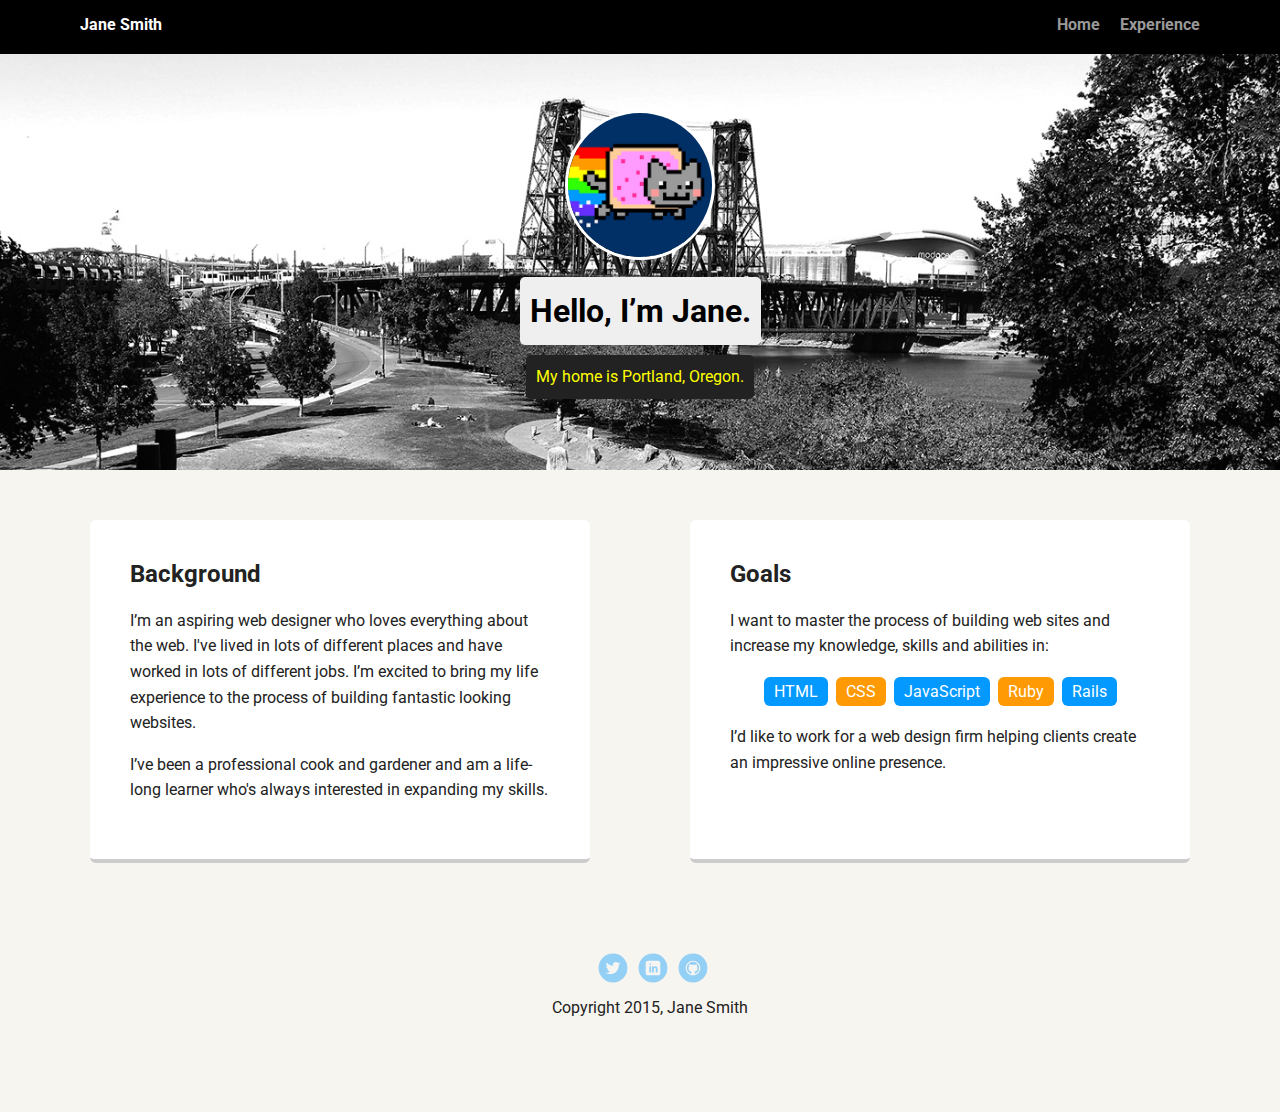
==== index.html @ 8fda9c19 "Initial Commit" ====
<!doctype html>
<html lang="en">
<head>
  <meta charset="utf-8">
  <title>Jane Smith's Profile</title>
  <meta name="viewport" content="width=device-width, initial-scale=1.0">
  <link rel="stylesheet" href="styles.css">
  <link href="https://fonts.googleapis.com/css?family=Muli%7CRoboto:400,300,500,700,900" rel="stylesheet"></head>
  <body>

    <div class="main-nav">
        <ul class="nav">
          <li class="name">Jane Smith</li>
          <li><a href="#">Home</a></li>
          <li><a href="#">Experience</a></li>
        </ul>
    </div>

    <header>
      <img src="images/me.png" alt="Drawing of Jane Smith" class="profile-image">
      <h1 class="tag name">Hello, I’m Jane.</h1>
      <p class="tag location">My home is Portland, Oregon.</p>
    </header>

    <main class="flex">
      <div class="card">
        <h2>Background</h2>
        <p>I’m an aspiring web designer who loves everything about the web. I've lived in lots of different places and have worked in lots of different jobs. I’m excited to bring my life experience to the process of building fantastic looking websites.</p>
        <p>I’ve been a professional cook and gardener and am a life-long learner who's always interested in expanding my skills.</p>
      </div> 

      <div class="card">
        <h2>Goals</h2>
        <p>I want to master the process of building web sites and increase my knowledge, skills and abilities in:</p>
        <ul class="skills">
          <li>HTML</li>
          <li>CSS</li>
          <li>JavaScript</li>
          <li>Ruby</li>
          <li>Rails</li>
        </ul>
        <p>I’d like to work for a web design firm helping clients create an impressive online presence.</p>
      </div> 

    </main>
    <footer>
      <ul>
        <li><a href="#" class="social twitter">Twitter</a></li>
        <li><a href="#" class="social linkedin">LinkedIn</a></li>
        <li><a href="#" class="social github">Github</a></li>
      </ul>
      <p class="copyright">Copyright 2015, Jane Smith</p>
    </footer>
  </body>
  </html>
---- styles.css ----
/* Global Layout Set-up */
* { 
  box-sizing: border-box;
}
  
body {
  margin: 0;
  padding: 0;
  text-align: center;
  font-family: 'Roboto', sans-serif;
  color: #222;
  background: #f7f5f0;
}
/* Link Styles */

a {
  text-decoration: none;
  color: #999;
}
a:hover {
  color: #6633ff;
}

/* Section Styles */

.main-nav {
  width: 100%;
  background: black;
  min-height: 30px;
  padding: 10px;
  position: fixed;
  text-align: center;
}
.nav {
  display: flex;
  justify-content: space-around;
  font-weight: 700;
  list-style-type: none;
  margin: 0 auto;
  padding: 0;
}

.nav .name {
    display: block;
    margin-right: auto;
    color: white;
}
.nav li {
  padding: 5px 10px 10px 10px;
}
.nav a {
  transition: all .5s;
}
.nav a:hover {
  color: white
}

header {
  text-align: center;
  background: url('images/portland.jpg') no-repeat top center ;
  background-size: cover;
  overflow: hidden;
  padding-top: 60px;
}
header {
  line-height: 1.5;
}
header .profile-image {
  margin-top: 50px;
  width: 150px;
  height: 150px;
  border-radius: 50%;
  border: 3px solid white;
  transition: all .5s;
}
header .profile-image:hover {
  transform: scale(1.2) rotate(5deg);
}
.tag {
  background-color: #efefef;
  color: black;
  padding: 10px;
  border-radius: 5px;
  display: table;
  margin: 10px auto;
} 
.location {
  background-color: #222;
  color: yellow;
}
.card {
  margin: 30px;
  padding: 20px 40px 40px;
  max-width: 500px;
  text-align: left;
  background: #fff;
  border-bottom: 4px solid #ccc;
  border-radius: 6px;
  transition: all .5s;
}
.card:hover {
  border-color: #ff99ff;
}

ul.skills {
  padding: 0;
  text-align: center;
}

.skills li {
  border-radius: 6px;
  display: inline-block;
  background: #ff9904;
  color: white;
  padding: 5px 10px;
  margin: 2px;
}

.skills li:nth-child(odd) {
  background: #0399ff;
}

footer {
  width: 100%;
  min-height: 30px;
  padding: 20px 0 40px 20px;
}

footer .copyright {
  top: -8px;
  font-size: .75em;
}

footer ul {
  list-style-type: none;
  margin: 0;
  padding: 0;
}

footer ul li {
  display: inline-block;
}

a.social {
  display: inline-block;
  text-indent: -9999px;
  margin-left: 5px;
  width: 30px;
  height: 30px;
  background-size: 30px 30px;
  opacity: .4;
  transition: all .5s;
}
a.twitter {
  background-image: url(images/twitter.svg);
}
a.linkedin {
  background-image: url(images/linkedin.svg);
}
a.github {
  background-image: url(images/github.svg);
}
a.social:hover {
  opacity: 1;
}
.clearfix {
  clear: both;
}

/* Styles for larger screens */
@media screen and (min-width: 720px) {
  
  .flex {
      display: -ms-flexbox;      /* TWEENER - IE 10 */
      display: flex; 
      max-width: 1200px;
      -ms-flex-pack: distribute;
      justify-content: space-around;
      margin: 0 auto;
  }

  header {
    min-height: 470px;
  }

  .nav {
    max-width: 1200px;
    padding: 0 30px;
  }


  main {
    padding-top: 20px;
  }

  main p {
    line-height: 1.6em;
  }

  footer {
    font-size: 1.3em;
    max-width: 1200px;
    margin: 40px auto;
  }

}
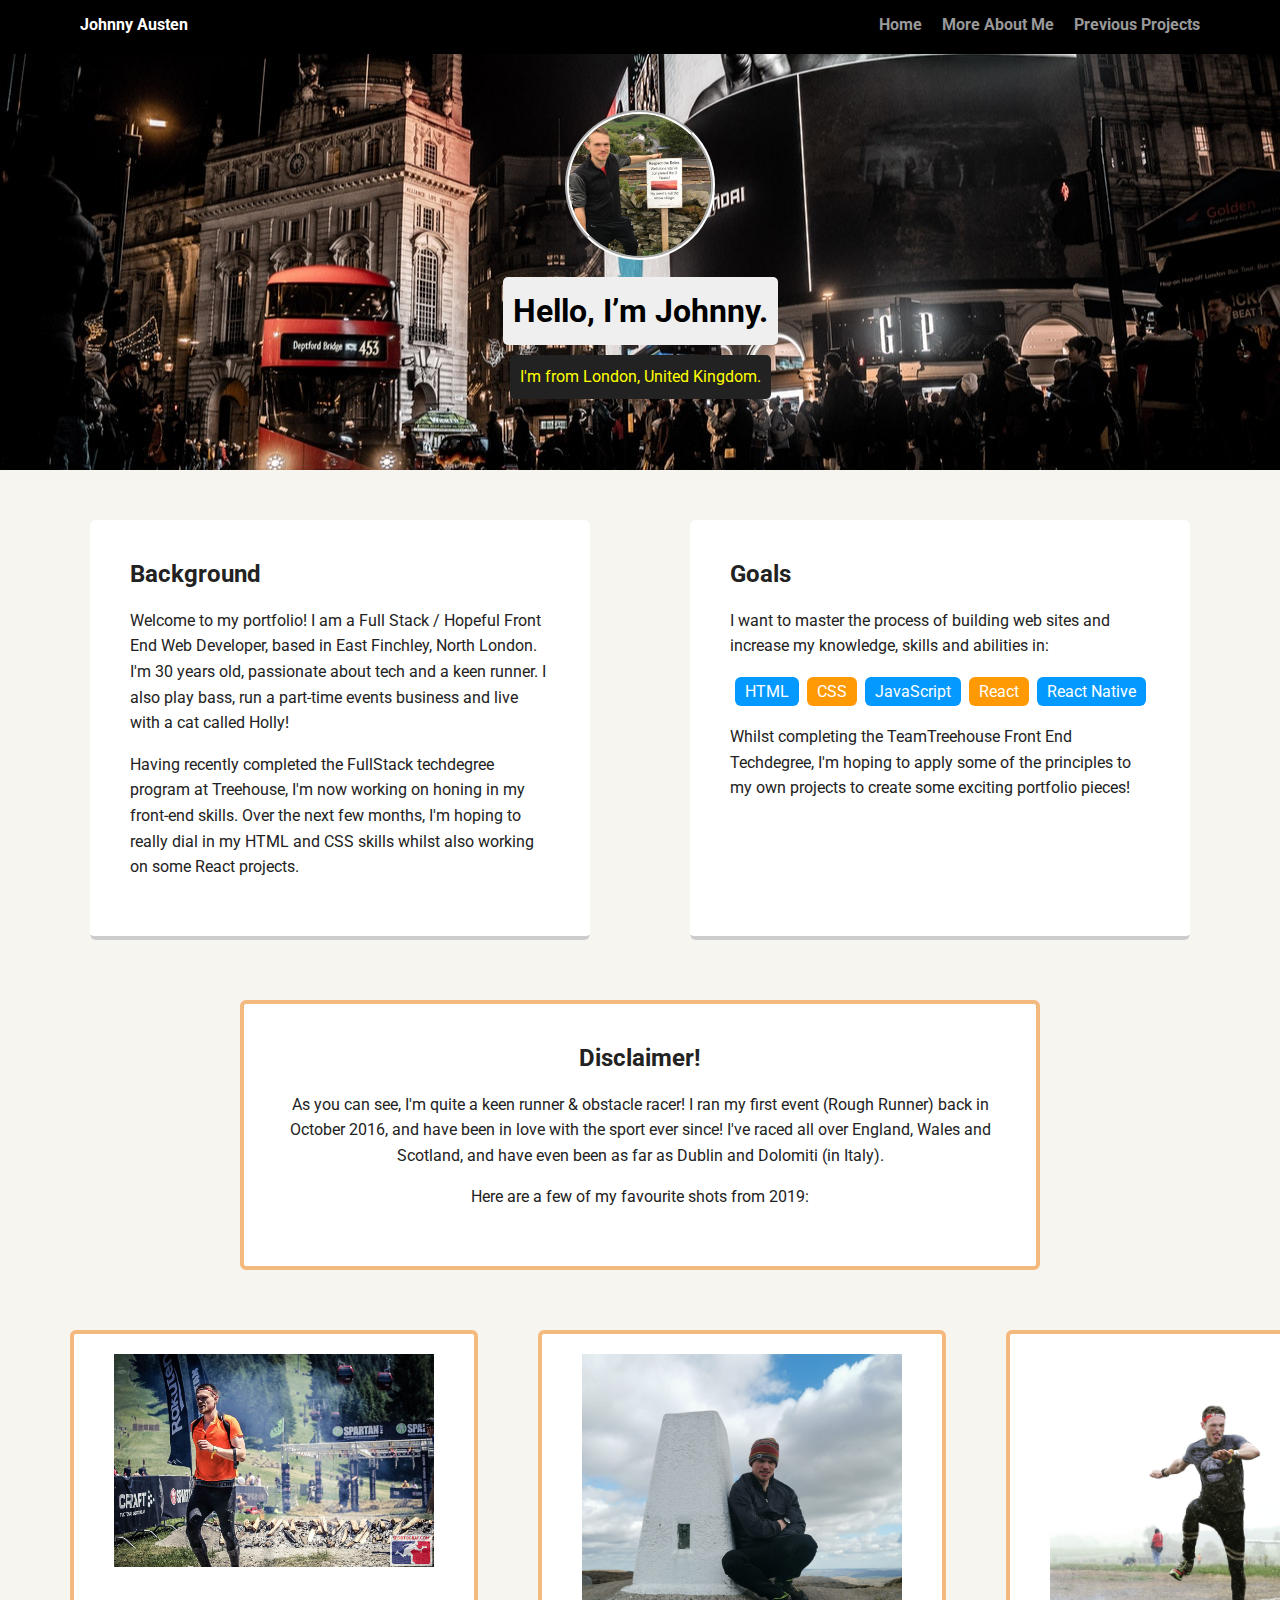
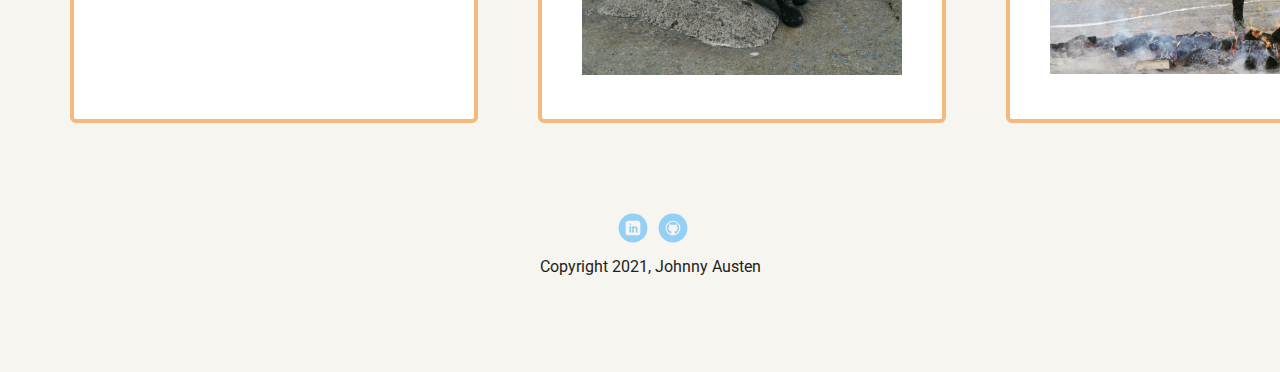
==== commit 67f15a5c: "Project ready" ====
--- a/index.html
+++ b/index.html
@@ -1,55 +1,122 @@
-<!doctype html>
+<!DOCTYPE html>
 <html lang="en">
-<head>
-  <meta charset="utf-8">
-  <title>Jane Smith's Profile</title>
-  <meta name="viewport" content="width=device-width, initial-scale=1.0">
-  <link rel="stylesheet" href="styles.css">
-  <link href="https://fonts.googleapis.com/css?family=Muli%7CRoboto:400,300,500,700,900" rel="stylesheet"></head>
+  <head>
+    <meta charset="utf-8" />
+    <title>Johnny Austen's Profile</title>
+    <meta name="viewport" content="width=device-width, initial-scale=1.0" />
+    <link rel="stylesheet" href="styles.css" />
+    <link
+      href="https://fonts.googleapis.com/css?family=Muli%7CRoboto:400,300,500,700,900"
+      rel="stylesheet"
+    />
+  </head>
   <body>
-
     <div class="main-nav">
-        <ul class="nav">
-          <li class="name">Jane Smith</li>
-          <li><a href="#">Home</a></li>
-          <li><a href="#">Experience</a></li>
-        </ul>
+      <ul class="nav">
+        <li class="name">Johnny Austen</li>
+        <li><a href="index.html">Home</a></li>
+        <li><a href="whoami.html">More About Me</a></li>
+        <li><a href="projects.html">Previous Projects</a></li>
+      </ul>
     </div>
 
     <header>
-      <img src="images/me.png" alt="Drawing of Jane Smith" class="profile-image">
-      <h1 class="tag name">Hello, I’m Jane.</h1>
-      <p class="tag location">My home is Portland, Oregon.</p>
+      <img
+        src="images/johnnyAusten.jpg"
+        alt="Drawing of Jane Smith"
+        class="profile-image"
+      />
+      <h1 class="tag name">Hello, I’m Johnny.</h1>
+      <p class="tag location">I'm from London, United Kingdom.</p>
     </header>
 
-    <main class="flex">
-      <div class="card">
-        <h2>Background</h2>
-        <p>I’m an aspiring web designer who loves everything about the web. I've lived in lots of different places and have worked in lots of different jobs. I’m excited to bring my life experience to the process of building fantastic looking websites.</p>
-        <p>I’ve been a professional cook and gardener and am a life-long learner who's always interested in expanding my skills.</p>
-      </div> 
+    <main>
+      <section class="main-content">
+        <div class="content-section">
+          <h2>Background</h2>
+          <p>
+            Welcome to my portfolio! I am a Full Stack / Hopeful Front End Web
+            Developer, based in East Finchley, North London. I'm 30 years old,
+            passionate about tech and a keen runner. I also play bass, run a
+            part-time events business and live with a cat called Holly!
+          </p>
+          <p>
+            Having recently completed the FullStack techdegree program at
+            Treehouse, I'm now working on honing in my front-end skills. Over
+            the next few months, I'm hoping to really dial in my HTML and CSS
+            skills whilst also working on some React projects.
+          </p>
+        </div>
 
-      <div class="card">
-        <h2>Goals</h2>
-        <p>I want to master the process of building web sites and increase my knowledge, skills and abilities in:</p>
-        <ul class="skills">
-          <li>HTML</li>
-          <li>CSS</li>
-          <li>JavaScript</li>
-          <li>Ruby</li>
-          <li>Rails</li>
-        </ul>
-        <p>I’d like to work for a web design firm helping clients create an impressive online presence.</p>
-      </div> 
-
+        <div class="content-section">
+          <h2>Goals</h2>
+          <p>
+            I want to master the process of building web sites and increase my
+            knowledge, skills and abilities in:
+          </p>
+          <ul class="skills">
+            <li>HTML</li>
+            <li>CSS</li>
+            <li>JavaScript</li>
+            <li>React</li>
+            <li>React Native</li>
+          </ul>
+          <p>
+            Whilst completing the TeamTreehouse Front End Techdegree, I'm hoping
+            to apply some of the principles to my own projects to create some
+            exciting portfolio pieces!
+          </p>
+        </div>
+      </section>
+      <section class="main-content">
+        <div class="resume-card">
+          <h2>Disclaimer!</h2>
+          <p>
+            As you can see, I'm quite a keen runner & obstacle racer! I ran my
+            first event (Rough Runner) back in October 2016, and have been in
+            love with the sport ever since! I've raced all over England, Wales
+            and Scotland, and have even been as far as Dublin and Dolomiti (in
+            Italy).
+          </p>
+          <p>Here are a few of my favourite shots from 2019:</p>
+        </div>
+      </section>
+      <section class="main-content">
+        <div class="resume-card">
+          <img
+            class="homepage-image"
+            src="/images/dolomiti-race.jpg"
+            alt="Me racing in Italy!"
+          />
+        </div>
+        <div class="resume-card">
+          <img src="/images/kinder-scout.jpg" alt="" class="homepage-image" />
+        </div>
+        <div class="resume-card">
+          <img src="/images/dublin-race.jpg" alt="" class="homepage-image" />
+        </div>
+      </section>
     </main>
     <footer>
       <ul>
-        <li><a href="#" class="social twitter">Twitter</a></li>
-        <li><a href="#" class="social linkedin">LinkedIn</a></li>
-        <li><a href="#" class="social github">Github</a></li>
+        <li>
+          <a
+            href="https://www.linkedin.com/in/john-austen-ab612959/"
+            target="_blank"
+            class="social linkedin"
+            >LinkedIn</a
+          >
+        </li>
+        <li>
+          <a
+            href="https://github.com/jmaletto1"
+            target="_blank"
+            class="social github"
+            >Github</a
+          >
+        </li>
       </ul>
-      <p class="copyright">Copyright 2015, Jane Smith</p>
+      <p class="copyright">Copyright 2021, Johnny Austen</p>
     </footer>
   </body>
-  </html>
+</html>
--- a/styles.css
+++ b/styles.css
@@ -1,13 +1,13 @@
 /* Global Layout Set-up */
-* { 
+* {
   box-sizing: border-box;
 }
-  
+
 body {
   margin: 0;
   padding: 0;
   text-align: center;
-  font-family: 'Roboto', sans-serif;
+  font-family: "Roboto", sans-serif;
   color: #222;
   background: #f7f5f0;
 }
@@ -21,7 +21,21 @@
   color: #6633ff;
 }
 
+.project-link {
+  text-align: center;
+  font-weight: bold;
+  color: dodgerblue;
+}
+
+.project-link:hover {
+  color: rgb(107, 198, 229);
+}
+
 /* Section Styles */
+
+.spacer {
+  padding: 10px;
+}
 
 .main-nav {
   width: 100%;
@@ -41,23 +55,35 @@
 }
 
 .nav .name {
-    display: block;
-    margin-right: auto;
-    color: white;
+  display: block;
+  margin-right: auto;
+  color: white;
 }
 .nav li {
   padding: 5px 10px 10px 10px;
 }
 .nav a {
-  transition: all .5s;
+  transition: all 0.5s;
 }
 .nav a:hover {
-  color: white
+  color: white;
+}
+
+/* Image Styles */
+.img-thumbnail {
+  width: 20rem;
+  border-radius: 5%;
+  align-items: center;
+}
+
+.homepage-image {
+  width: 20rem;
+  align-items: center;
 }
 
 header {
   text-align: center;
-  background: url('images/portland.jpg') no-repeat top center ;
+  background: url("images/londonTown.jpg") no-repeat center;
   background-size: cover;
   overflow: hidden;
   padding-top: 60px;
@@ -70,11 +96,11 @@
   width: 150px;
   height: 150px;
   border-radius: 50%;
-  border: 3px solid white;
-  transition: all .5s;
+  border: 4px groove white;
+  transition: all 0.75s;
 }
 header .profile-image:hover {
-  transform: scale(1.2) rotate(5deg);
+  transform: scale(1.6) rotate(25deg);
 }
 .tag {
   background-color: #efefef;
@@ -83,12 +109,12 @@
   border-radius: 5px;
   display: table;
   margin: 10px auto;
-} 
+}
 .location {
   background-color: #222;
   color: yellow;
 }
-.card {
+.content-section {
   margin: 30px;
   padding: 20px 40px 40px;
   max-width: 500px;
@@ -96,8 +122,33 @@
   background: #fff;
   border-bottom: 4px solid #ccc;
   border-radius: 6px;
-  transition: all .5s;
-}
+  transition: all 0.5s;
+}
+
+.resume-card {
+  margin: 30px;
+  padding: 20px 40px 40px;
+  max-width: 800px;
+  text-align: center;
+  background: #fff;
+  border: 4px solid rgb(244, 185, 126);
+  border-radius: 6px;
+
+  transition: all 0.5s;
+}
+
+.project-card {
+  margin: 30px;
+  padding: 20px 40px 40px;
+  max-width: 500px;
+  text-align: center;
+  background: #fff;
+  border: 4px solid rgb(126, 189, 244);
+  border-radius: 6px;
+
+  transition: all 0.5s;
+}
+
 .card:hover {
   border-color: #ff99ff;
 }
@@ -128,7 +179,7 @@
 
 footer .copyright {
   top: -8px;
-  font-size: .75em;
+  font-size: 0.75em;
 }
 
 footer ul {
@@ -148,8 +199,8 @@
   width: 30px;
   height: 30px;
   background-size: 30px 30px;
-  opacity: .4;
-  transition: all .5s;
+  opacity: 0.4;
+  transition: all 0.5s;
 }
 a.twitter {
   background-image: url(images/twitter.svg);
@@ -169,14 +220,13 @@
 
 /* Styles for larger screens */
 @media screen and (min-width: 720px) {
-  
-  .flex {
-      display: -ms-flexbox;      /* TWEENER - IE 10 */
-      display: flex; 
-      max-width: 1200px;
-      -ms-flex-pack: distribute;
-      justify-content: space-around;
-      margin: 0 auto;
+  .main-content {
+    display: -ms-flexbox; /* TWEENER - IE 10 */
+    display: flex;
+    max-width: 1200px;
+    -ms-flex-pack: distribute;
+    justify-content: space-around;
+    margin: 0 auto;
   }
 
   header {
@@ -187,7 +237,6 @@
     max-width: 1200px;
     padding: 0 30px;
   }
-
 
   main {
     padding-top: 20px;
@@ -202,6 +251,4 @@
     max-width: 1200px;
     margin: 40px auto;
   }
-
-}
-
+}
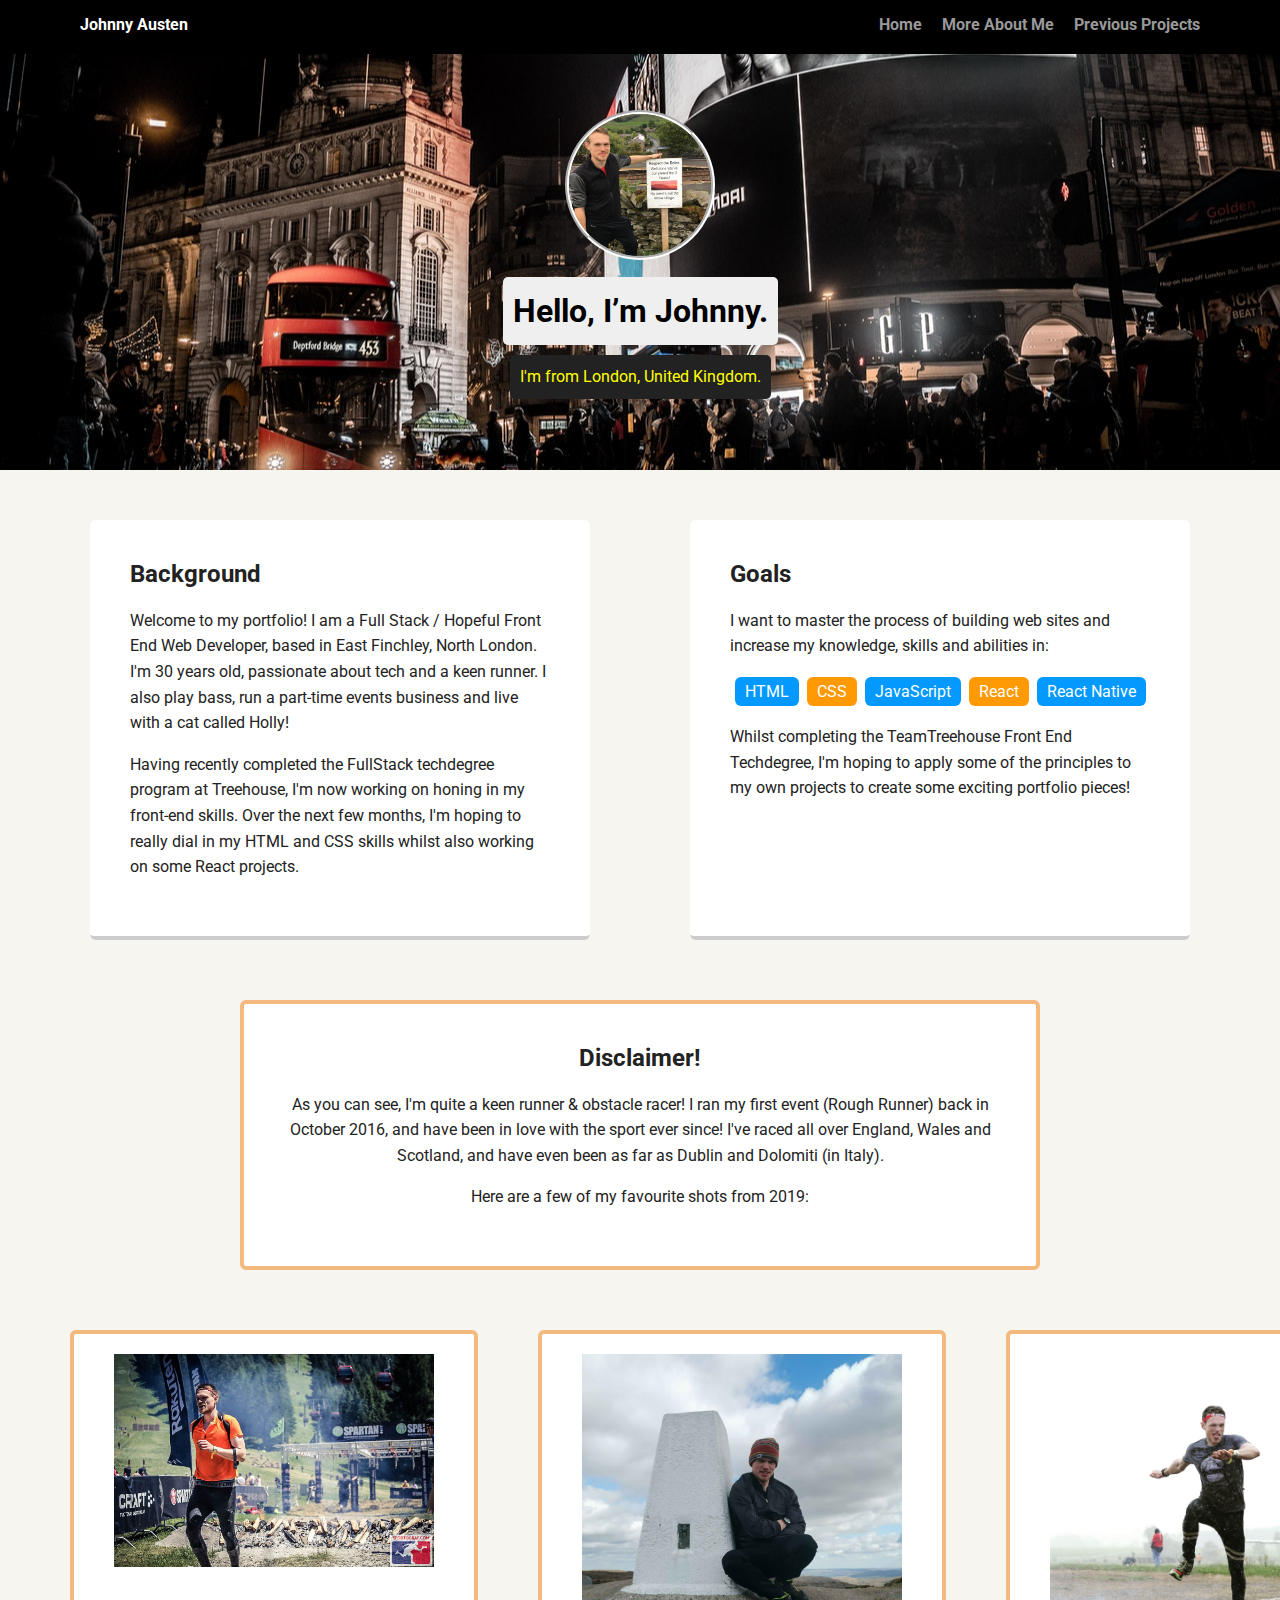
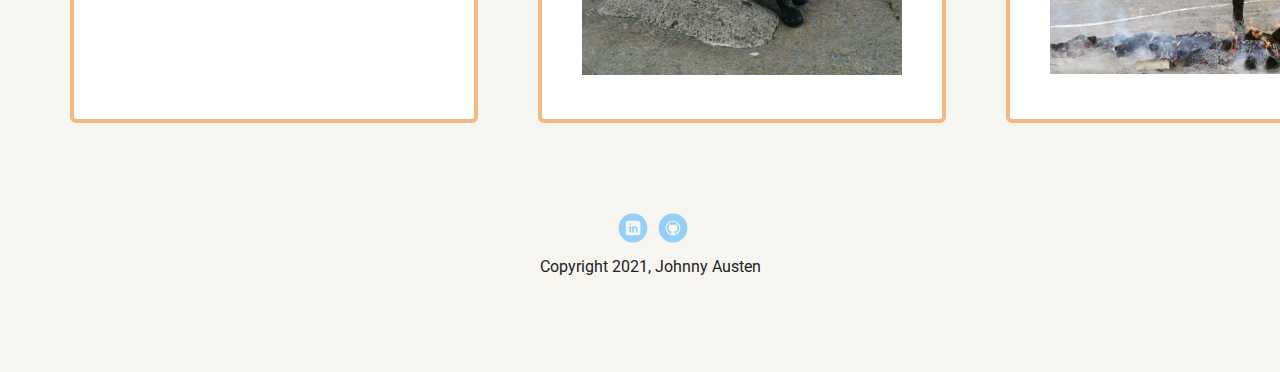
==== commit fd391dc1: "Updated section names" ====
--- a/index.html
+++ b/index.html
@@ -11,19 +11,19 @@
     />
   </head>
   <body>
-    <div class="main-nav">
+    <nav class="main-nav">
       <ul class="nav">
         <li class="name">Johnny Austen</li>
         <li><a href="index.html">Home</a></li>
         <li><a href="whoami.html">More About Me</a></li>
         <li><a href="projects.html">Previous Projects</a></li>
       </ul>
-    </div>
+    </nav>
 
     <header>
       <img
         src="images/johnnyAusten.jpg"
-        alt="Drawing of Jane Smith"
+        alt="Johnny Austen's profile picture"
         class="profile-image"
       />
       <h1 class="tag name">Hello, I’m Johnny.</h1>
@@ -32,7 +32,7 @@
 
     <main>
       <section class="main-content">
-        <div class="content-section">
+        <article class="card">
           <h2>Background</h2>
           <p>
             Welcome to my portfolio! I am a Full Stack / Hopeful Front End Web
@@ -46,9 +46,9 @@
             the next few months, I'm hoping to really dial in my HTML and CSS
             skills whilst also working on some React projects.
           </p>
-        </div>
+        </article>
 
-        <div class="content-section">
+        <article class="card">
           <h2>Goals</h2>
           <p>
             I want to master the process of building web sites and increase my
@@ -66,10 +66,10 @@
             to apply some of the principles to my own projects to create some
             exciting portfolio pieces!
           </p>
-        </div>
+        </article>
       </section>
       <section class="main-content">
-        <div class="resume-card">
+        <section class="resume-card">
           <h2>Disclaimer!</h2>
           <p>
             As you can see, I'm quite a keen runner & obstacle racer! I ran my
@@ -79,22 +79,22 @@
             Italy).
           </p>
           <p>Here are a few of my favourite shots from 2019:</p>
-        </div>
+        </section>
       </section>
       <section class="main-content">
-        <div class="resume-card">
+        <section class="resume-card">
           <img
             class="homepage-image"
             src="/images/dolomiti-race.jpg"
             alt="Me racing in Italy!"
           />
-        </div>
-        <div class="resume-card">
+        </section>
+        <section class="resume-card">
           <img src="/images/kinder-scout.jpg" alt="" class="homepage-image" />
-        </div>
-        <div class="resume-card">
+        </section>
+        <section class="resume-card">
           <img src="/images/dublin-race.jpg" alt="" class="homepage-image" />
-        </div>
+        </section>
       </section>
     </main>
     <footer>
--- a/styles.css
+++ b/styles.css
@@ -114,7 +114,7 @@
   background-color: #222;
   color: yellow;
 }
-.content-section {
+.card {
   margin: 30px;
   padding: 20px 40px 40px;
   max-width: 500px;
